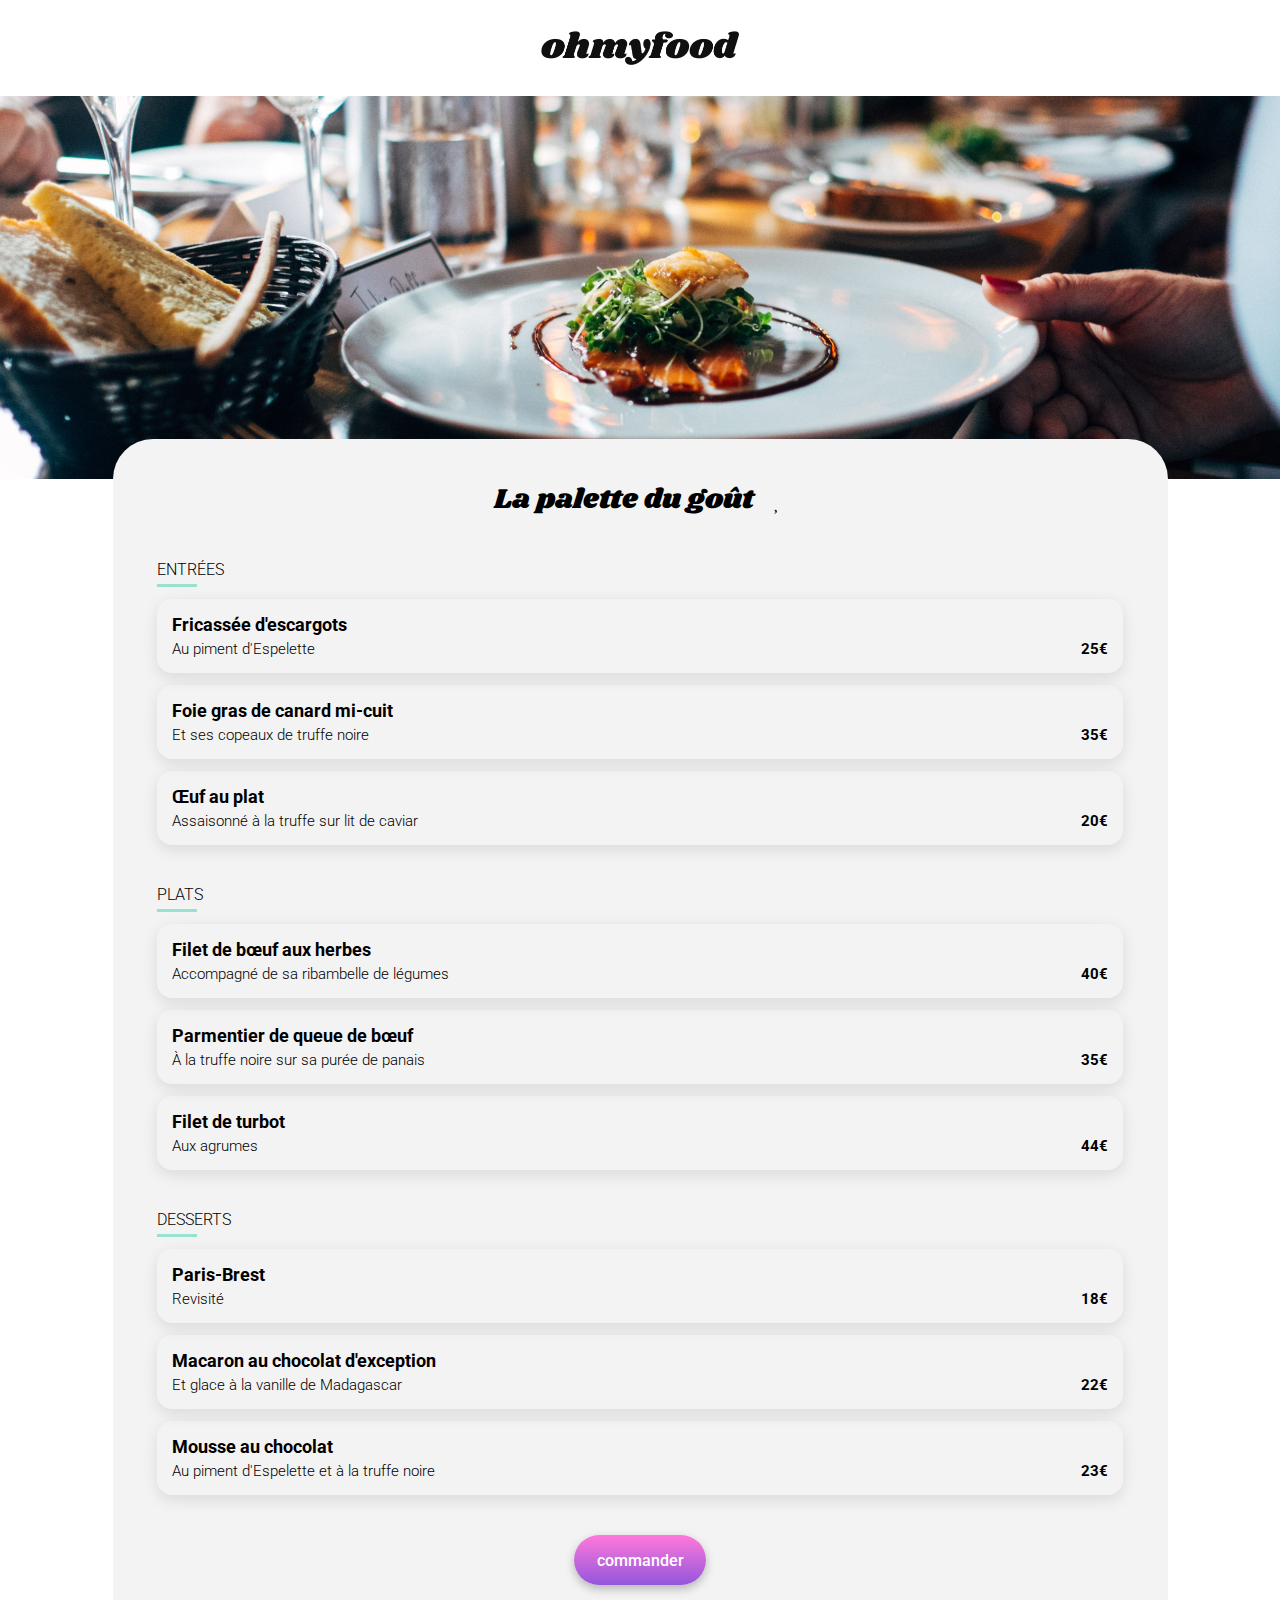
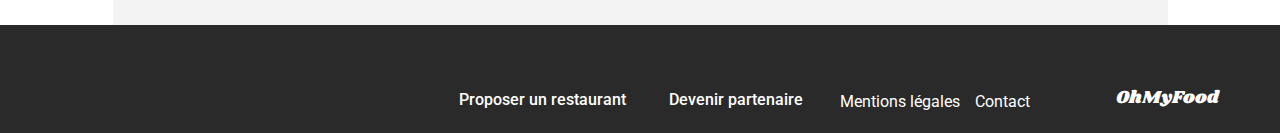
==== la-palette-du-gout.html @ c9882ccd "Add files via upload" ====
<!DOCTYPE html>
<html lang="fr">

<head>
    <meta charset="UTF-8">
    <meta name="viewport" content="width=device-width, initial-scale=1.0">
    <title>La palette du goût / OMF</title>
    <link rel="preconnect" href="https://fonts.googleapis.com">
    <link rel="preconnect" href="https://fonts.gstatic.com" crossorigin>
    <link href="https://fonts.googleapis.com/css?family=Roboto&display=swap" rel="stylesheet">
    <link href="https://fonts.googleapis.com/css2?family=Shrikhand&display=swap" rel="stylesheet">
    <link rel="stylesheet" href="https://cdnjs.cloudflare.com/ajax/libs/font-awesome/6.2.1/css/all.min.css"
        integrity="sha512-MV7K8+y+gLIBoVD59lQIYicR65iaqukzvf/nwasF0nqhPay5w/9lJmVM2hMDcnK1OnMGCdVK+iQrJ7lzPJQd1w=="
        crossorigin="anonymous" referrerpolicy="no-referrer" />
    <link rel="stylesheet" href="./CSS/style.css">
</head>

<body>
    <header class="header">
        <section class="header__logo-container">
            <a href="index.html"><div class="header__arrow-box"><span class="header__arrow--rotated"><i class="fa-solid fa-arrow-right"></i></span></div></a>
            <h1 class="header__logo--text">ohmyfood</h1>
            <img class="header__logo--png" src="./images/logo/ohmyfood.png" alt="logo">
        </section>
        <section class="header-restaurant">
            <img class="header-restaurant__illustration" src="./images/restaurants/jay-wennington-N_Y88TWmGwA-unsplash.jpg" alt="illustration">
        </section>
    </header>
    <main class="main-restaurant">
        <section class="fake-menu-radius"></section>
        <section class="restaurant">
            <span class="restaurant__title">La palette du goût</span>
            <input type="checkbox" id="like" class="restaurant__like"/>
        </section>
        <section class="menu">
            <h3 class="menu__type">ENTRÉES</h3>
            <div class="menu__underlining"></div>
            <div class="menu__option">
                <input type="checkbox" id="option1" class="menu__option-checkbox">
                <label for="option1" class="menu__option-card">
                    <span class="menu__option-item">
                        <h4 class="menu__option-title">Fricassée d'escargots</h4>
                        <p class="menu__option-description">Au piment d'Espelette</p>
                    </span>
                    <span class="menu__option-price">25€</span>
                </label>
                <div class="menu__option-confirmation">
                    <div class="menu__option-confirmation-dot"><i class="fa-solid fa-check"></i></div>
                </div>
            </div>
            <div class="menu__option">
                <input type="checkbox" id="option2" class="menu__option-checkbox">
                <label for="option2" class="menu__option-card">
                    <span class="menu__option-item">
                        <h4 class="menu__option-title">Foie gras de canard mi-cuit</h4>
                        <p class="menu__option-description">Et ses copeaux de truffe noire</p>
                    </span>
                    <span class="menu__option-price">35€</span>
                </label>
                <div class="menu__option-confirmation">
                    <div class="menu__option-confirmation-dot"><i class="fa-solid fa-check"></i></div>
                </div>
            </div>
            <div class="menu__option">
                <input type="checkbox" id="option3" class="menu__option-checkbox">
                <label for="option3" class="menu__option-card">
                    <span class="menu__option-item">
                        <h4 class="menu__option-title">Œuf au plat</h4>
                        <p class="menu__option-description">Assaisonné à la truffe sur lit de caviar</p>
                    </span>
                    <span class="menu__option-price">20€</span>
                </label>
                <div class="menu__option-confirmation">
                    <div class="menu__option-confirmation-dot"><i class="fa-solid fa-check"></i></div>
                </div>
            </div>
        </section>
        <section class="menu">
            <h3 class="menu__type">PLATS</h3>
            <div class="menu__underlining"></div>
            <div class="menu__option">
                <input type="checkbox" id="option4" class="menu__option-checkbox">
                <label for="option4" class="menu__option-card">
                    <span class="menu__option-item">
                        <h4 class="menu__option-title">Filet de bœuf aux herbes</h4>
                        <p class="menu__option-description">Accompagné de sa ribambelle de légumes</p>
                    </span>
                    <span class="menu__option-price">40€</span>
                </label>
                <div class="menu__option-confirmation">
                    <div class="menu__option-confirmation-dot"><i class="fa-solid fa-check"></i></div>
                </div>
            </div>
            <div class="menu__option">
                <input type="checkbox" id="option5" class="menu__option-checkbox">
                <label for="option5" class="menu__option-card">
                    <span class="menu__option-item">
                        <h4 class="menu__option-title">Parmentier de queue de bœuf</h4>
                        <p class="menu__option-description">À la truffe noire sur sa purée de panais</p>
                    </span>
                    <span class="menu__option-price">35€</span>
                </label>
                <div class="menu__option-confirmation">
                    <div class="menu__option-confirmation-dot"><i class="fa-solid fa-check"></i></div>
                </div>
            </div>
            <div class="menu__option">
                <input type="checkbox" id="option6" class="menu__option-checkbox">
                <label for="option6" class="menu__option-card">
                    <span class="menu__option-item">
                        <h4 class="menu__option-title">Filet de turbot</h4>
                        <p class="menu__option-description">Aux agrumes</p>
                    </span>
                    <span class="menu__option-price">44€</span>
                </label>
                <div class="menu__option-confirmation">
                    <div class="menu__option-confirmation-dot"><i class="fa-solid fa-check"></i></div>
                </div>
            </div>
        </section>
        <section class="menu">
            <h3 class="menu__type">DESSERTS</h3>
            <div class="menu__underlining"></div>
            <div class="menu__option">
                <input type="checkbox" id="option7" class="menu__option-checkbox">
                <label for="option7" class="menu__option-card">
                    <span class="menu__option-item">
                        <h4 class="menu__option-title">Paris-Brest</h4>
                        <p class="menu__option-description">Revisité</p>
                    </span>
                    <span class="menu__option-price">18€</span>
                </label>
                <div class="menu__option-confirmation">
                    <div class="menu__option-confirmation-dot"><i class="fa-solid fa-check"></i></div>
                </div>
            </div>
            <div class="menu__option">
                <input type="checkbox" id="option8" class="menu__option-checkbox">
                <label for="option8" class="menu__option-card">
                    <span class="menu__option-item">
                        <h4 class="menu__option-title">Macaron au chocolat d'exception</h4>
                        <p class="menu__option-description">Et glace à la vanille de Madagascar</p>
                    </span>
                    <span class="menu__option-price">22€</span>
                </label>
                <div class="menu__option-confirmation">
                    <div class="menu__option-confirmation-dot"><i class="fa-solid fa-check"></i></div>
                </div>
            </div>
            <div class="menu__option">
                <input type="checkbox" id="option9" class="menu__option-checkbox">
                <label for="option9" class="menu__option-card">
                    <span class="menu__option-item">
                        <h4 class="menu__option-title">Mousse au chocolat</h4>
                        <p class="menu__option-description">Au piment d'Espelette et à la truffe noire</p>
                    </span>
                    <span class="menu__option-price">23€</span>
                </label>
                <div class="menu__option-confirmation">
                    <div class="menu__option-confirmation-dot"><i class="fa-solid fa-check"></i></div>
                </div>
            </div>
        </section>
        <section class="restaurant"><button class="restaurant__button">commander</button></section>
    </main>
    <footer class="footer">
        <a href=#><h3 class="footer__logo">OhMyFood</h3></a>
        <section class="footer__set-of-links">
            <ul class="footer__subset-of-links">
                <li><a href=#>
                    <div class="footer__icon-box"><span class="footer__icon--standard"><i class="fa-solid fa-utensils"></i></span></div>
                    <span class="footer__text--bold">Proposer un restaurant</span>
                </a></li>
                <li><a href=#>
                    <div class="footer__icon-box"><span class="footer__icon--rotated"><i class="fa-solid fa-handshake"></i></span></div>
                    <span class="footer__text--bold">Devenir partenaire</span>
                </a></li>
            </ul>
            <ul class="footer__subset-of-links">
                <li><a href=# class="footer__text--standard">Mentions légales</a></li>
                <li><a href="mailto:example@domain.com" class="footer__text--standard">Contact</a></li>
            </ul>
        </section>
    </footer>
</body>
</html>
---- CSS/style.css ----
.header {
  max-width: 100%;
  width: 100%;
  display: flex;
  flex-direction: column;
  box-sizing: border-box;
}
.header__logo-container {
  display: flex;
  flex-direction: row;
  justify-content: center;
  align-items: center;
}
@media (min-width: 800px) {
  .header__logo-container {
    height: min(7.875vw, 96px);
  }
}
@media (min-width: 1024px) {
  .header__logo-container {
    box-shadow: none;
  }
}
.header__arrow-box {
  width: 30px;
  height: 30px;
  position: absolute;
  left: 17px;
  top: 17px;
}
@media (min-width: 800px) {
  .header__arrow-box {
    top: 2.125vw;
  }
}
@media (min-width: 1024px) {
  .header__arrow-box {
    top: min(2.470703125vw, 37px);
  }
}
.header__arrow--rotated {
  font-family: "Roboto", sans-serif;
  font-size: 20px;
  font-weight: 500;
  color: black;
  margin: 0;
  margin-left: 7px;
}
.header__arrow--rotated i {
  transform: rotate(180deg);
}
.header__logo--text {
  font-family: "Shrikhand", italic;
  font-size: 30px;
  font-weight: 400;
  color: black;
  margin: 0;
  margin-top: 11px;
  margin-bottom: 8px;
}
@media (min-width: 900px) {
  .header__logo--text {
    font-family: "Shrikhand", italic;
    font-size: 32px;
    font-weight: 400;
    color: black;
    margin: 0;
  }
}
@media (min-width: 1024px) {
  .header__logo--text {
    display: none;
  }
}
.header__logo--png {
  display: none;
}
@media (min-width: 1024px) {
  .header__logo--png {
    height: 34.2px;
    display: block;
    object-fit: contain;
  }
}
.header__location-container {
  box-shadow: inset 0px 2px 4px 0px rgba(0, 0, 0, 0.15);
  width: 100%;
  background-color: #eaeaea;
}
@media (min-width: 900px) {
  .header__location-container {
    box-shadow: none;
  }
}
.header__location-details {
  font-family: "Roboto", sans-serif;
  font-size: 16px;
  font-weight: 500;
  color: #353535;
  margin: 0;
  display: flex;
  flex-direction: row;
  justify-content: center;
  margin-bottom: 15.5px;
  margin-top: 15.5px;
  gap: 17px;
}
.header__icon-box {
  width: 12px;
  height: 16px;
  font-size: 15px;
  margin-top: 1.5px;
  display: inline-flex;
  align-items: center;
}

.header-restaurant {
  display: flex;
  flex-direction: row;
  justify-content: center;
}
.header-restaurant__illustration {
  width: 100%;
  height: clamp(275px, 73.3333333333vw, 383px);
  object-fit: cover;
}

.footer {
  max-width: 100%;
  width: 100%;
  display: flex;
  flex-direction: column;
  box-sizing: border-box;
  padding: 22px max(25px, 6.6666666667vw);
  background-color: rgb(42, 42, 42);
  gap: 16px;
}
@media (min-width: 1024px) {
  .footer {
    padding: 22px 25px;
    flex-direction: row-reverse;
    padding-top: 60px;
  }
}
@media (min-width: 1440px) {
  .footer {
    padding-right: 1.736vw;
  }
}
.footer__logo {
  font-family: "Shrikhand", italic;
  font-size: 18px;
  font-weight: 400;
  color: #FFFFFF;
  margin: 0;
}
@media (min-width: 1024px) {
  .footer__logo {
    margin-right: 36.48px;
  }
}
@media (min-width: 1440px) {
  .footer__logo {
    margin-right: 2.53vw;
  }
}
.footer__set-of-links {
  display: flex;
  flex-direction: column;
  padding: 0px;
  gap: 7px;
}
@media (min-width: 1024px) {
  .footer__set-of-links {
    flex-direction: row;
    margin-right: 40px;
  }
}
.footer__subset-of-links {
  display: flex;
  flex-direction: column;
  gap: 7px;
}
@media (min-width: 1024px) {
  .footer__subset-of-links {
    flex-direction: row;
    margin-right: 30px;
    gap: 15px;
    align-items: flex-end;
  }
}
.footer__icon-box {
  width: 14px;
  height: 13px;
  display: inline-flex;
  align-items: center;
  justify-content: center;
  margin-right: 9.11px;
  overflow: hidden;
}
.footer__icon--standard {
  font-family: "Roboto", sans-serif;
  font-size: 13px;
  font-weight: 500;
  color: #FFFFFF;
  margin: 0;
}
.footer__icon--rotated {
  font-family: "Roboto", sans-serif;
  font-size: 12px;
  font-weight: 500;
  color: #FFFFFF;
  margin: 0;
}
.footer__icon--rotated i {
  transform: rotate(-45deg);
}
.footer__text--standard {
  font-family: "Roboto", sans-serif;
  font-size: 16px;
  font-weight: 400;
  color: #FFFFFF;
  margin: 0;
}
@media (min-width: 1024px) {
  .footer__text--standard {
    padding: 0px;
  }
}
.footer__text--bold {
  font-family: "Roboto", sans-serif;
  font-size: 16px;
  font-weight: 500;
  color: #FFFFFF;
  margin: 0;
}
@media (min-width: 1024px) {
  .footer__text--bold {
    padding: 0px;
  }
}

html {
  font-size: 16px;
  scroll-behavior: smooth;
  background-color: #FFFFFF;
}

body {
  width: 100%;
  display: flex;
  flex-direction: column;
  align-items: center;
  box-sizing: border-box;
  margin: 0;
}

a, h2, ul, button, input {
  all: unset;
}

a {
  cursor: pointer;
}

h1, h2, h3, h4, h5, h6, p, span, a, li, ul, ol {
  margin: 0;
}

ul {
  list-style: none;
}

.main-home {
  max-width: 100%;
  width: 100%;
  display: flex;
  flex-direction: column;
  box-sizing: border-box;
  align-items: center;
}

.introduction {
  width: 100%;
  display: flex;
  flex-direction: column;
  align-items: center;
  text-align: center;
  box-shadow: inset 0px 4px 4px 0px rgba(0, 0, 0, 0.25);
  background-color: #F3F3F3;
}
@media (min-width: 900px) {
  .introduction {
    box-shadow: none;
  }
}
.introduction__title {
  font-family: "Roboto", sans-serif;
  font-size: 24px;
  font-weight: 700;
  color: black;
  margin: 0;
  margin: 25px 8vw 20px;
}
@media (min-width: 700px) {
  .introduction__title {
    font-size: 28px;
  }
}
@media (min-width: 800px) {
  .introduction__title {
    font-size: 34px;
  }
}
@media (min-width: 900px) {
  .introduction__title {
    font-size: 40px;
  }
}
.introduction__paragraphe {
  font-family: "Roboto", sans-serif;
  font-size: 18px;
  font-weight: 300;
  color: #353535;
  margin: 0;
  margin: 0px 8vw;
}
.introduction__button {
  font-family: "Roboto", sans-serif;
  font-size: 16px;
  font-weight: 500;
  color: #FFFFFF;
  margin: 0;
  background: linear-gradient(180deg, #FF79DA, #9356DC);
  box-shadow: 0px 4px 10px 0px rgba(0, 0, 0, 0.25);
  transition: background-color 0.3s;
  padding: 15.5px 22.44px;
  border-radius: 25px;
  cursor: pointer;
  margin: 20px 8vw 25px;
}
.introduction__button:hover {
  filter: brightness(1.1);
}

.fonctionnement {
  width: 90.9333333333vw;
  max-width: 1080px;
  display: flex;
  flex-direction: column;
}
.fonctionnement__title {
  font-family: "Roboto", sans-serif;
  font-size: 24px;
  font-weight: 700;
  color: black;
  margin: 0;
  margin-top: 50px;
  margin-bottom: 25px;
  margin-left: 3px;
}
.fonctionnement__set-of-cards {
  width: 100%;
  max-width: 1053px;
  display: flex;
  flex-direction: column;
}
@media (min-width: 1160px) {
  .fonctionnement__set-of-cards {
    flex-direction: row;
    margin-bottom: 50px;
    gap: 24px;
  }
}
.fonctionnement__card-slot {
  width: 100%;
  height: 72.38px;
  display: flex;
  flex-direction: row;
  justify-content: center;
  margin-bottom: 50px;
}
@media (min-width: 1160px) {
  .fonctionnement__card-slot {
    margin: 0px;
    max-width: min(45.3703703704vw, 490px);
  }
}
.fonctionnement__card {
  width: 322.49px;
  height: 72.38px;
  display: flex;
  flex-direction: row;
  text-align: center;
  border-radius: 20px;
  margin-left: 12px;
  box-shadow: 0px 4px 15px 0px rgba(0, 0, 0, 0.15);
  background-color: #F3F3F3;
}
.fonctionnement__card-dot {
  width: 24px;
  height: 24px;
  border-radius: 12px;
  margin-left: -12px;
  margin-top: 23px;
  background-color: #9356DC;
}
.fonctionnement__card-number {
  font-family: "Roboto", sans-serif;
  font-size: 14.18px;
  font-weight: 500;
  color: #FFFFFF;
  margin: 0;
  margin-left: -16.4px;
  margin-top: 26.5px;
}
.fonctionnement__card-icon--gray-phone {
  transform: scale(0.932, 1.25);
  margin-left: 33px;
  margin-top: 31px;
  color: #7E7E7E;
}
.fonctionnement__card-icon--gray-list {
  margin-left: 33px;
  margin-top: 28.4px;
  color: #7E7E7E;
}
.fonctionnement__card-icon--purple-store {
  transform: scale(1.0015, 1.125);
  margin-left: 33px;
  margin-top: 29.5px;
  color: #9356DC;
}
.fonctionnement__card-text {
  font-family: "Roboto", sans-serif;
  font-size: 16px;
  font-weight: 500;
  color: black;
  margin: 0;
  margin-left: 20px;
  margin-top: 27px;
}

.nouveau-label {
  font-family: "Roboto", sans-serif;
  font-size: 14px;
  font-weight: 500;
  color: #008766;
  margin: 0;
  position: absolute;
  top: 18px;
  right: 24px;
  background-color: #99E2D0;
  padding: 6px 12.44px;
  z-index: 1;
}

.restaurants {
  width: 100%;
  display: flex;
  flex-direction: column;
  align-items: center;
  padding: 60px 0px;
  background-color: #F3F3F3;
}
@media (min-width: 700px) {
  .restaurants {
    padding: 30px 0px;
  }
}
.restaurants__title {
  font-family: "Roboto", sans-serif;
  font-size: 24px;
  font-weight: 700;
  color: black;
  margin: 0;
  width: 90.9333333333vw;
  max-width: 1074px;
  margin: 0px 3px 10px;
}
.restaurants__subset-of-cards {
  width: 90.9333333333vw;
  max-width: 1080px;
  display: flex;
  flex-direction: column;
  align-items: center;
}
@media (min-width: 700px) {
  .restaurants__subset-of-cards {
    flex-direction: row;
    justify-content: space-between;
    margin-top: 28px;
    gap: min(6.9444444444vw, 100px);
  }
}
.restaurants__card {
  width: 100%;
  height: 251px;
  display: flex;
  flex-direction: column;
  margin-top: 18px;
  border-radius: 15px;
  background-color: #FFFFFF;
  position: relative;
}
@media (min-width: 700px) {
  .restaurants__card {
    margin: 0px;
    max-width: min(45.3703703704vw, 490px);
  }
}
.restaurants__card-illustration {
  height: 69.15%;
  border-radius: 15px 15px 0 0;
  object-fit: cover;
}
.restaurants__card-content {
  display: flex;
  flex-direction: row;
  justify-content: space-between;
  margin: 15px 22px 0px 18.74px;
}
.restaurants__card-text {
  display: flex;
  flex-direction: column;
  gap: 3.6px;
}
.restaurants__card-restaurant {
  font-family: "Roboto", sans-serif;
  font-size: 18px;
  font-weight: 700;
  color: black;
  margin: 0;
}
.restaurants__card-illustrated {
  font-family: "Roboto", sans-serif;
  font-size: 17px;
  font-weight: 300;
  color: black;
  margin: 0;
}
.restaurants__like {
  width: 22px;
  transition: all 0.3s;
  cursor: pointer;
  font-size: 22px;
  position: relative;
  margin-top: 22px;
}
.restaurants__like::before {
  content: "\f004";
  font-family: "Font Awesome 6 Free", sans-serif;
  background-image: linear-gradient(#101010, #101010);
  background-clip: text;
  -webkit-background-clip: text;
  color: transparent;
  transition: all 0.1s;
  display: inline-block;
}
.restaurants__like:checked::before {
  background-image: linear-gradient(0deg, #FF79DA, #9356DC);
  font-weight: 900;
}

.main-restaurant {
  max-width: 1055px;
  width: 100%;
  display: flex;
  flex-direction: column;
  box-sizing: border-box;
  margin-top: -40px;
  border-top-left-radius: 40px;
  border-top-right-radius: 40px;
  background-color: #F3F3F3;
  padding: 0px min(403px, 3.4666666667vw);
  gap: 40px;
}

.restaurant {
  display: flex;
  flex-direction: row;
  justify-content: space-between;
  align-self: center;
}
.restaurant__title {
  font-family: "Shrikhand", italic;
  font-size: 28px;
  font-weight: 400;
  color: black;
  margin: 0;
  margin-left: 10px;
  margin-right: 10px;
}
.restaurant__like {
  width: 22px;
  transition: all 0.3s;
  cursor: pointer;
  font-size: 22px;
  position: relative;
  margin-left: 10px;
  margin-top: 10px;
}
.restaurant__like::before {
  content: "\f004";
  font-family: "Font Awesome 6 Free", sans-serif;
  background-image: linear-gradient(#101010, #101010);
  background-clip: text;
  -webkit-background-clip: text;
  color: transparent;
  transition: all 0.1s;
  display: inline-block;
}
.restaurant__like:checked::before {
  background-image: linear-gradient(0deg, #FF79DA, #9356DC);
  font-weight: 900;
}
.restaurant__button {
  font-family: "Roboto", sans-serif;
  font-size: 16px;
  font-weight: 500;
  color: #FFFFFF;
  margin: 0;
  background: linear-gradient(180deg, #FF79DA, #9356DC);
  box-shadow: 0px 4px 10px 0px rgba(0, 0, 0, 0.25);
  transition: background-color 0.3s;
  padding: 15.5px 22.44px;
  border-radius: 25px;
  cursor: pointer;
  margin-bottom: 40px;
}
.restaurant__button:hover {
  filter: brightness(1.1);
}

.menu {
  width: 100%;
  display: flex;
  flex-direction: column;
}
.menu__type {
  display: flex;
  flex-direction: column;
  font-family: "Roboto", sans-serif;
  font-size: 16px;
  font-weight: 300;
  color: black;
  margin: 0;
}
.menu__underlining {
  width: 40px;
  height: 3px;
  margin-top: 5px;
  background-color: #99E2D0;
}
.menu__option {
  position: relative;
  display: flex;
  border-radius: 15.04px;
  margin-top: 12px;
  box-shadow: 0px 4.01px 15.04px 0px rgba(0, 0, 0, 0.1);
  overflow: hidden;
  transition: all 0.25s ease-out;
}
.menu__option-checkbox {
  display: none;
}
.menu__option-card {
  width: 100%;
  display: flex;
  flex-direction: row;
  justify-content: space-between;
  padding: 15px;
  cursor: pointer;
}
.menu__option-card:checked::before {
  width: calc(100% - 59px);
}
.menu__option-item {
  display: flex;
  flex-direction: column;
  gap: 5px;
}
.menu__option-title {
  font-family: "Roboto", sans-serif;
  font-size: 18px;
  font-weight: 500;
  color: black;
  margin: 0;
  font-weight: bold;
}
.menu__option-description {
  font-family: "Roboto", sans-serif;
  font-size: 15.02px;
  font-weight: 300;
  color: black;
  margin: 0;
}
.menu__option-price {
  font-family: "Roboto", sans-serif;
  font-size: 15.02px;
  font-weight: 700;
  color: black;
  margin: 0;
  align-self: flex-end;
}
.menu__option-confirmation {
  display: flex;
  justify-content: center;
  align-items: center;
  position: absolute;
  right: 0;
  width: 59px;
  height: 100%;
  background-color: #99E2D0;
  transform: translateX(100%);
  transition: transform 0.25s ease;
}
.menu__option-checkbox:checked + .menu__option-card + .menu__option-confirmation {
  transform: translateX(0);
}
.menu__option-confirmation-dot {
  width: 20px;
  height: 20px;
  border-radius: 10px;
  background-color: #FFFFFF;
}
.menu__option-confirmation-dot i {
  margin-top: 3.5px;
  margin-left: 2.5px;
  font-size: 14.2px;
  color: #99E2D0;
}

/*# sourceMappingURL=style.css.map */
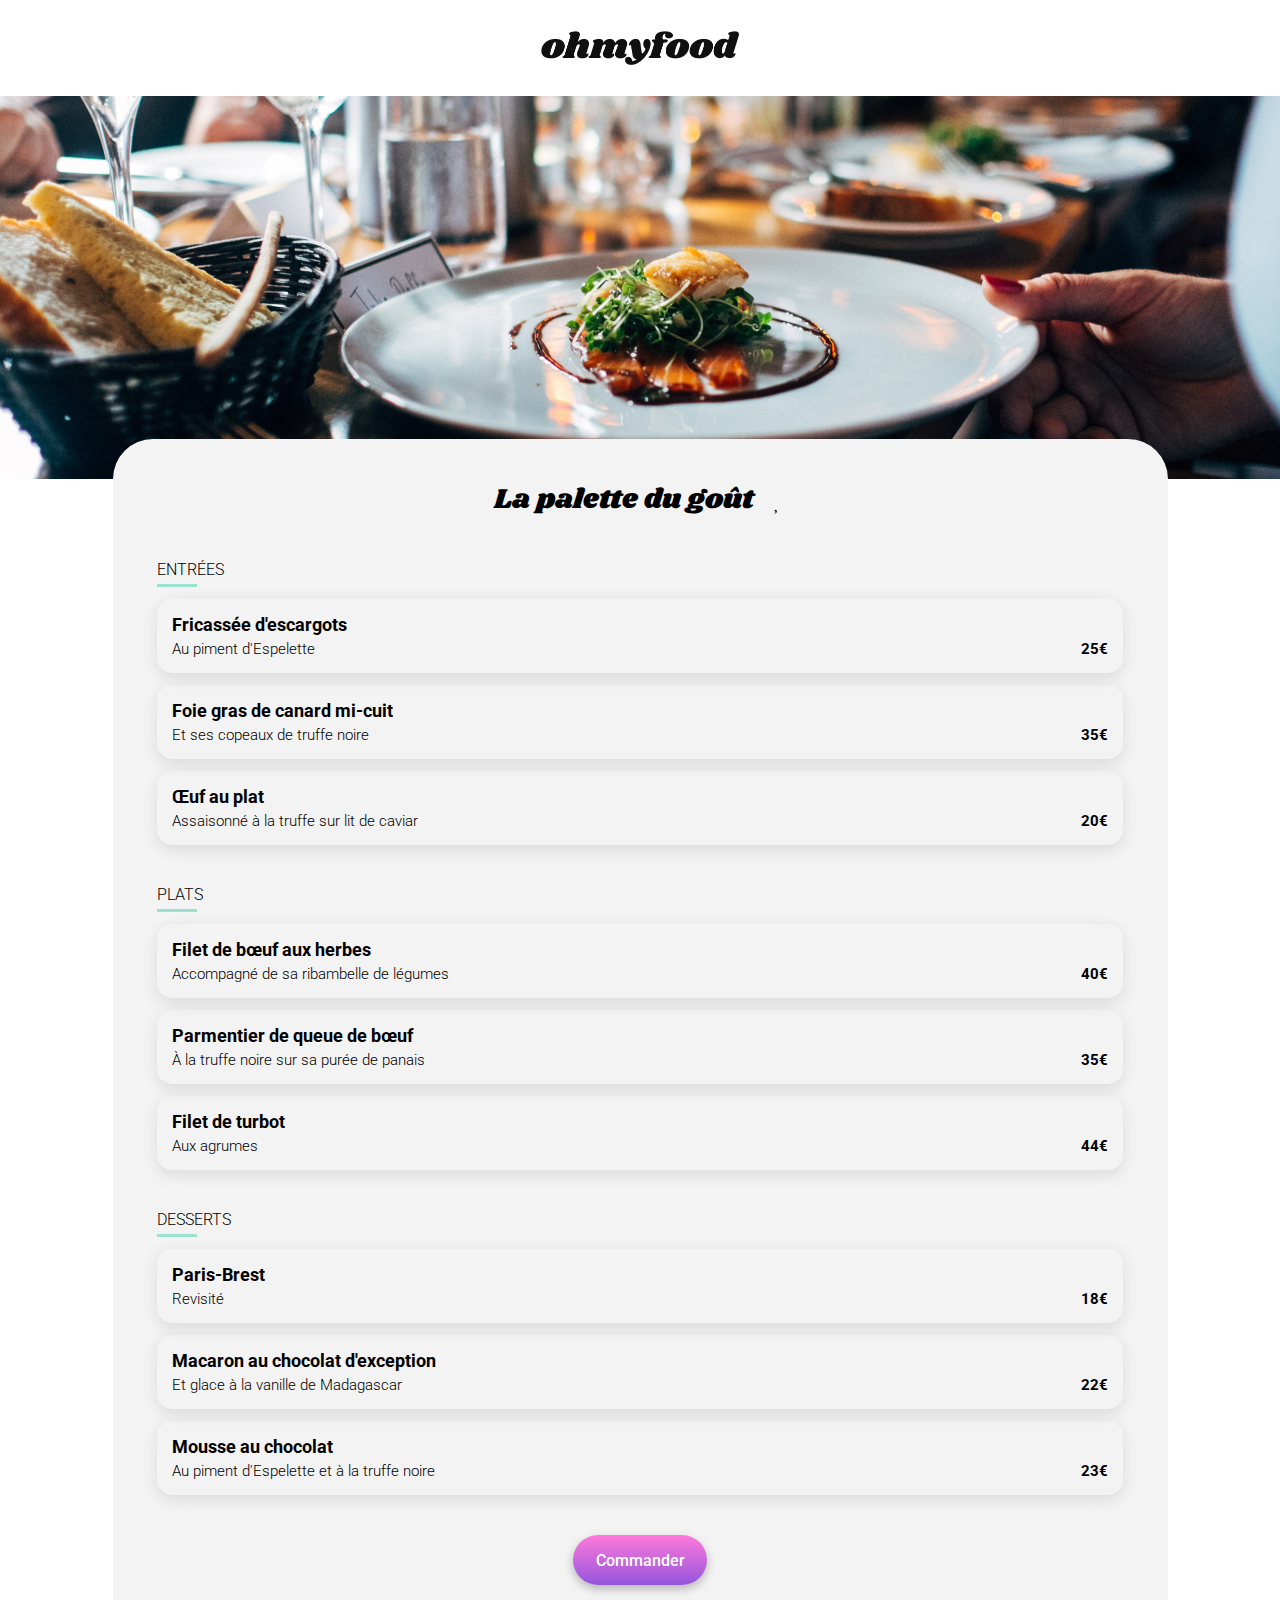
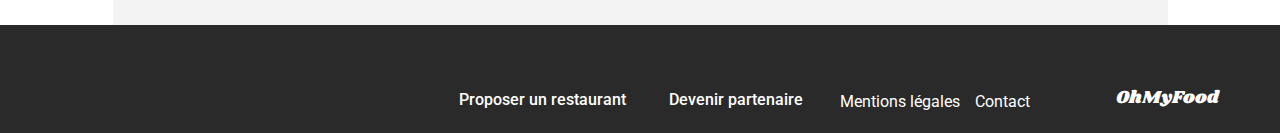
==== commit 58043582: "bouton Commander avec majuscule" ====
--- a/la-palette-du-gout.html
+++ b/la-palette-du-gout.html
@@ -161,7 +161,7 @@
                 </div>
             </div>
         </section>
-        <section class="restaurant"><button class="restaurant__button">commander</button></section>
+        <section class="restaurant"><button class="restaurant__button">Commander</button></section>
     </main>
     <footer class="footer">
         <a href=#><h3 class="footer__logo">OhMyFood</h3></a>
--- a/CSS/style.css
+++ b/CSS/style.css
@@ -1,734 +1,746 @@
-.header {
-  max-width: 100%;
-  width: 100%;
-  display: flex;
-  flex-direction: column;
-  box-sizing: border-box;
-}
-.header__logo-container {
-  display: flex;
-  flex-direction: row;
-  justify-content: center;
-  align-items: center;
-}
-@media (min-width: 800px) {
-  .header__logo-container {
-    height: min(7.875vw, 96px);
-  }
-}
-@media (min-width: 1024px) {
-  .header__logo-container {
-    box-shadow: none;
-  }
-}
-.header__arrow-box {
-  width: 30px;
-  height: 30px;
-  position: absolute;
-  left: 17px;
-  top: 17px;
-}
-@media (min-width: 800px) {
-  .header__arrow-box {
-    top: 2.125vw;
-  }
-}
-@media (min-width: 1024px) {
-  .header__arrow-box {
-    top: min(2.470703125vw, 37px);
-  }
-}
-.header__arrow--rotated {
-  font-family: "Roboto", sans-serif;
-  font-size: 20px;
-  font-weight: 500;
-  color: black;
-  margin: 0;
-  margin-left: 7px;
-}
-.header__arrow--rotated i {
-  transform: rotate(180deg);
-}
-.header__logo--text {
-  font-family: "Shrikhand", italic;
-  font-size: 30px;
-  font-weight: 400;
-  color: black;
-  margin: 0;
-  margin-top: 11px;
-  margin-bottom: 8px;
-}
-@media (min-width: 900px) {
-  .header__logo--text {
-    font-family: "Shrikhand", italic;
-    font-size: 32px;
-    font-weight: 400;
-    color: black;
-    margin: 0;
-  }
-}
-@media (min-width: 1024px) {
-  .header__logo--text {
-    display: none;
-  }
-}
-.header__logo--png {
-  display: none;
-}
-@media (min-width: 1024px) {
-  .header__logo--png {
-    height: 34.2px;
-    display: block;
-    object-fit: contain;
-  }
-}
-.header__location-container {
-  box-shadow: inset 0px 2px 4px 0px rgba(0, 0, 0, 0.15);
-  width: 100%;
-  background-color: #eaeaea;
-}
-@media (min-width: 900px) {
-  .header__location-container {
-    box-shadow: none;
-  }
-}
-.header__location-details {
-  font-family: "Roboto", sans-serif;
-  font-size: 16px;
-  font-weight: 500;
-  color: #353535;
-  margin: 0;
-  display: flex;
-  flex-direction: row;
-  justify-content: center;
-  margin-bottom: 15.5px;
-  margin-top: 15.5px;
-  gap: 17px;
-}
-.header__icon-box {
-  width: 12px;
-  height: 16px;
-  font-size: 15px;
-  margin-top: 1.5px;
-  display: inline-flex;
-  align-items: center;
-}
-
-.header-restaurant {
-  display: flex;
-  flex-direction: row;
-  justify-content: center;
-}
-.header-restaurant__illustration {
-  width: 100%;
-  height: clamp(275px, 73.3333333333vw, 383px);
-  object-fit: cover;
-}
-
-.footer {
-  max-width: 100%;
-  width: 100%;
-  display: flex;
-  flex-direction: column;
-  box-sizing: border-box;
-  padding: 22px max(25px, 6.6666666667vw);
-  background-color: rgb(42, 42, 42);
-  gap: 16px;
-}
-@media (min-width: 1024px) {
-  .footer {
-    padding: 22px 25px;
-    flex-direction: row-reverse;
-    padding-top: 60px;
-  }
-}
-@media (min-width: 1440px) {
-  .footer {
-    padding-right: 1.736vw;
-  }
-}
-.footer__logo {
-  font-family: "Shrikhand", italic;
-  font-size: 18px;
-  font-weight: 400;
-  color: #FFFFFF;
-  margin: 0;
-}
-@media (min-width: 1024px) {
-  .footer__logo {
-    margin-right: 36.48px;
-  }
-}
-@media (min-width: 1440px) {
-  .footer__logo {
-    margin-right: 2.53vw;
-  }
-}
-.footer__set-of-links {
-  display: flex;
-  flex-direction: column;
-  padding: 0px;
-  gap: 7px;
-}
-@media (min-width: 1024px) {
-  .footer__set-of-links {
-    flex-direction: row;
-    margin-right: 40px;
-  }
-}
-.footer__subset-of-links {
-  display: flex;
-  flex-direction: column;
-  gap: 7px;
-}
-@media (min-width: 1024px) {
-  .footer__subset-of-links {
-    flex-direction: row;
-    margin-right: 30px;
-    gap: 15px;
-    align-items: flex-end;
-  }
-}
-.footer__icon-box {
-  width: 14px;
-  height: 13px;
-  display: inline-flex;
-  align-items: center;
-  justify-content: center;
-  margin-right: 9.11px;
-  overflow: hidden;
-}
-.footer__icon--standard {
-  font-family: "Roboto", sans-serif;
-  font-size: 13px;
-  font-weight: 500;
-  color: #FFFFFF;
-  margin: 0;
-}
-.footer__icon--rotated {
-  font-family: "Roboto", sans-serif;
-  font-size: 12px;
-  font-weight: 500;
-  color: #FFFFFF;
-  margin: 0;
-}
-.footer__icon--rotated i {
-  transform: rotate(-45deg);
-}
-.footer__text--standard {
-  font-family: "Roboto", sans-serif;
-  font-size: 16px;
-  font-weight: 400;
-  color: #FFFFFF;
-  margin: 0;
-}
-@media (min-width: 1024px) {
-  .footer__text--standard {
-    padding: 0px;
-  }
-}
-.footer__text--bold {
-  font-family: "Roboto", sans-serif;
-  font-size: 16px;
-  font-weight: 500;
-  color: #FFFFFF;
-  margin: 0;
-}
-@media (min-width: 1024px) {
-  .footer__text--bold {
-    padding: 0px;
-  }
-}
-
-html {
-  font-size: 16px;
-  scroll-behavior: smooth;
-  background-color: #FFFFFF;
-}
-
-body {
-  width: 100%;
-  display: flex;
-  flex-direction: column;
-  align-items: center;
-  box-sizing: border-box;
-  margin: 0;
-}
-
-a, h2, ul, button, input {
-  all: unset;
-}
-
-a {
-  cursor: pointer;
-}
-
-h1, h2, h3, h4, h5, h6, p, span, a, li, ul, ol {
-  margin: 0;
-}
-
-ul {
-  list-style: none;
-}
-
-.main-home {
-  max-width: 100%;
-  width: 100%;
-  display: flex;
-  flex-direction: column;
-  box-sizing: border-box;
-  align-items: center;
-}
-
-.introduction {
-  width: 100%;
-  display: flex;
-  flex-direction: column;
-  align-items: center;
-  text-align: center;
-  box-shadow: inset 0px 4px 4px 0px rgba(0, 0, 0, 0.25);
-  background-color: #F3F3F3;
-}
-@media (min-width: 900px) {
-  .introduction {
-    box-shadow: none;
-  }
-}
-.introduction__title {
-  font-family: "Roboto", sans-serif;
-  font-size: 24px;
-  font-weight: 700;
-  color: black;
-  margin: 0;
-  margin: 25px 8vw 20px;
-}
-@media (min-width: 700px) {
-  .introduction__title {
-    font-size: 28px;
-  }
-}
-@media (min-width: 800px) {
-  .introduction__title {
-    font-size: 34px;
-  }
-}
-@media (min-width: 900px) {
-  .introduction__title {
-    font-size: 40px;
-  }
-}
-.introduction__paragraphe {
-  font-family: "Roboto", sans-serif;
-  font-size: 18px;
-  font-weight: 300;
-  color: #353535;
-  margin: 0;
-  margin: 0px 8vw;
-}
-.introduction__button {
-  font-family: "Roboto", sans-serif;
-  font-size: 16px;
-  font-weight: 500;
-  color: #FFFFFF;
-  margin: 0;
-  background: linear-gradient(180deg, #FF79DA, #9356DC);
-  box-shadow: 0px 4px 10px 0px rgba(0, 0, 0, 0.25);
-  transition: background-color 0.3s;
-  padding: 15.5px 22.44px;
-  border-radius: 25px;
-  cursor: pointer;
-  margin: 20px 8vw 25px;
-}
-.introduction__button:hover {
-  filter: brightness(1.1);
-}
-
-.fonctionnement {
-  width: 90.9333333333vw;
-  max-width: 1080px;
-  display: flex;
-  flex-direction: column;
-}
-.fonctionnement__title {
-  font-family: "Roboto", sans-serif;
-  font-size: 24px;
-  font-weight: 700;
-  color: black;
-  margin: 0;
-  margin-top: 50px;
-  margin-bottom: 25px;
-  margin-left: 3px;
-}
-.fonctionnement__set-of-cards {
-  width: 100%;
-  max-width: 1053px;
-  display: flex;
-  flex-direction: column;
-}
-@media (min-width: 1160px) {
-  .fonctionnement__set-of-cards {
-    flex-direction: row;
-    margin-bottom: 50px;
-    gap: 24px;
-  }
-}
-.fonctionnement__card-slot {
-  width: 100%;
-  height: 72.38px;
-  display: flex;
-  flex-direction: row;
-  justify-content: center;
-  margin-bottom: 50px;
-}
-@media (min-width: 1160px) {
-  .fonctionnement__card-slot {
-    margin: 0px;
-    max-width: min(45.3703703704vw, 490px);
-  }
-}
-.fonctionnement__card {
-  width: 322.49px;
-  height: 72.38px;
-  display: flex;
-  flex-direction: row;
-  text-align: center;
-  border-radius: 20px;
-  margin-left: 12px;
-  box-shadow: 0px 4px 15px 0px rgba(0, 0, 0, 0.15);
-  background-color: #F3F3F3;
-}
-.fonctionnement__card-dot {
-  width: 24px;
-  height: 24px;
-  border-radius: 12px;
-  margin-left: -12px;
-  margin-top: 23px;
-  background-color: #9356DC;
-}
-.fonctionnement__card-number {
-  font-family: "Roboto", sans-serif;
-  font-size: 14.18px;
-  font-weight: 500;
-  color: #FFFFFF;
-  margin: 0;
-  margin-left: -16.4px;
-  margin-top: 26.5px;
-}
-.fonctionnement__card-icon--gray-phone {
-  transform: scale(0.932, 1.25);
-  margin-left: 33px;
-  margin-top: 31px;
-  color: #7E7E7E;
-}
-.fonctionnement__card-icon--gray-list {
-  margin-left: 33px;
-  margin-top: 28.4px;
-  color: #7E7E7E;
-}
-.fonctionnement__card-icon--purple-store {
-  transform: scale(1.0015, 1.125);
-  margin-left: 33px;
-  margin-top: 29.5px;
-  color: #9356DC;
-}
-.fonctionnement__card-text {
-  font-family: "Roboto", sans-serif;
-  font-size: 16px;
-  font-weight: 500;
-  color: black;
-  margin: 0;
-  margin-left: 20px;
-  margin-top: 27px;
-}
-
-.nouveau-label {
-  font-family: "Roboto", sans-serif;
-  font-size: 14px;
-  font-weight: 500;
-  color: #008766;
-  margin: 0;
-  position: absolute;
-  top: 18px;
-  right: 24px;
-  background-color: #99E2D0;
-  padding: 6px 12.44px;
-  z-index: 1;
-}
-
-.restaurants {
-  width: 100%;
-  display: flex;
-  flex-direction: column;
-  align-items: center;
-  padding: 60px 0px;
-  background-color: #F3F3F3;
-}
-@media (min-width: 700px) {
-  .restaurants {
-    padding: 30px 0px;
-  }
-}
-.restaurants__title {
-  font-family: "Roboto", sans-serif;
-  font-size: 24px;
-  font-weight: 700;
-  color: black;
-  margin: 0;
-  width: 90.9333333333vw;
-  max-width: 1074px;
-  margin: 0px 3px 10px;
-}
-.restaurants__subset-of-cards {
-  width: 90.9333333333vw;
-  max-width: 1080px;
-  display: flex;
-  flex-direction: column;
-  align-items: center;
-}
-@media (min-width: 700px) {
-  .restaurants__subset-of-cards {
-    flex-direction: row;
-    justify-content: space-between;
-    margin-top: 28px;
-    gap: min(6.9444444444vw, 100px);
-  }
-}
-.restaurants__card {
-  width: 100%;
-  height: 251px;
-  display: flex;
-  flex-direction: column;
-  margin-top: 18px;
-  border-radius: 15px;
-  background-color: #FFFFFF;
-  position: relative;
-}
-@media (min-width: 700px) {
-  .restaurants__card {
-    margin: 0px;
-    max-width: min(45.3703703704vw, 490px);
-  }
-}
-.restaurants__card-illustration {
-  height: 69.15%;
-  border-radius: 15px 15px 0 0;
-  object-fit: cover;
-}
-.restaurants__card-content {
-  display: flex;
-  flex-direction: row;
-  justify-content: space-between;
-  margin: 15px 22px 0px 18.74px;
-}
-.restaurants__card-text {
-  display: flex;
-  flex-direction: column;
-  gap: 3.6px;
-}
-.restaurants__card-restaurant {
-  font-family: "Roboto", sans-serif;
-  font-size: 18px;
-  font-weight: 700;
-  color: black;
-  margin: 0;
-}
-.restaurants__card-illustrated {
-  font-family: "Roboto", sans-serif;
-  font-size: 17px;
-  font-weight: 300;
-  color: black;
-  margin: 0;
-}
-.restaurants__like {
-  width: 22px;
-  transition: all 0.3s;
-  cursor: pointer;
-  font-size: 22px;
-  position: relative;
-  margin-top: 22px;
-}
-.restaurants__like::before {
-  content: "\f004";
-  font-family: "Font Awesome 6 Free", sans-serif;
-  background-image: linear-gradient(#101010, #101010);
-  background-clip: text;
-  -webkit-background-clip: text;
-  color: transparent;
-  transition: all 0.1s;
-  display: inline-block;
-}
-.restaurants__like:checked::before {
-  background-image: linear-gradient(0deg, #FF79DA, #9356DC);
-  font-weight: 900;
-}
-
-.main-restaurant {
-  max-width: 1055px;
-  width: 100%;
-  display: flex;
-  flex-direction: column;
-  box-sizing: border-box;
-  margin-top: -40px;
-  border-top-left-radius: 40px;
-  border-top-right-radius: 40px;
-  background-color: #F3F3F3;
-  padding: 0px min(403px, 3.4666666667vw);
-  gap: 40px;
-}
-
-.restaurant {
-  display: flex;
-  flex-direction: row;
-  justify-content: space-between;
-  align-self: center;
-}
-.restaurant__title {
-  font-family: "Shrikhand", italic;
-  font-size: 28px;
-  font-weight: 400;
-  color: black;
-  margin: 0;
-  margin-left: 10px;
-  margin-right: 10px;
-}
-.restaurant__like {
-  width: 22px;
-  transition: all 0.3s;
-  cursor: pointer;
-  font-size: 22px;
-  position: relative;
-  margin-left: 10px;
-  margin-top: 10px;
-}
-.restaurant__like::before {
-  content: "\f004";
-  font-family: "Font Awesome 6 Free", sans-serif;
-  background-image: linear-gradient(#101010, #101010);
-  background-clip: text;
-  -webkit-background-clip: text;
-  color: transparent;
-  transition: all 0.1s;
-  display: inline-block;
-}
-.restaurant__like:checked::before {
-  background-image: linear-gradient(0deg, #FF79DA, #9356DC);
-  font-weight: 900;
-}
-.restaurant__button {
-  font-family: "Roboto", sans-serif;
-  font-size: 16px;
-  font-weight: 500;
-  color: #FFFFFF;
-  margin: 0;
-  background: linear-gradient(180deg, #FF79DA, #9356DC);
-  box-shadow: 0px 4px 10px 0px rgba(0, 0, 0, 0.25);
-  transition: background-color 0.3s;
-  padding: 15.5px 22.44px;
-  border-radius: 25px;
-  cursor: pointer;
-  margin-bottom: 40px;
-}
-.restaurant__button:hover {
-  filter: brightness(1.1);
-}
-
-.menu {
-  width: 100%;
-  display: flex;
-  flex-direction: column;
-}
-.menu__type {
-  display: flex;
-  flex-direction: column;
-  font-family: "Roboto", sans-serif;
-  font-size: 16px;
-  font-weight: 300;
-  color: black;
-  margin: 0;
-}
-.menu__underlining {
-  width: 40px;
-  height: 3px;
-  margin-top: 5px;
-  background-color: #99E2D0;
-}
-.menu__option {
-  position: relative;
-  display: flex;
-  border-radius: 15.04px;
-  margin-top: 12px;
-  box-shadow: 0px 4.01px 15.04px 0px rgba(0, 0, 0, 0.1);
-  overflow: hidden;
-  transition: all 0.25s ease-out;
-}
-.menu__option-checkbox {
-  display: none;
-}
-.menu__option-card {
-  width: 100%;
-  display: flex;
-  flex-direction: row;
-  justify-content: space-between;
-  padding: 15px;
-  cursor: pointer;
-}
-.menu__option-card:checked::before {
-  width: calc(100% - 59px);
-}
-.menu__option-item {
-  display: flex;
-  flex-direction: column;
-  gap: 5px;
-}
-.menu__option-title {
-  font-family: "Roboto", sans-serif;
-  font-size: 18px;
-  font-weight: 500;
-  color: black;
-  margin: 0;
-  font-weight: bold;
-}
-.menu__option-description {
-  font-family: "Roboto", sans-serif;
-  font-size: 15.02px;
-  font-weight: 300;
-  color: black;
-  margin: 0;
-}
-.menu__option-price {
-  font-family: "Roboto", sans-serif;
-  font-size: 15.02px;
-  font-weight: 700;
-  color: black;
-  margin: 0;
-  align-self: flex-end;
-}
-.menu__option-confirmation {
-  display: flex;
-  justify-content: center;
-  align-items: center;
-  position: absolute;
-  right: 0;
-  width: 59px;
-  height: 100%;
-  background-color: #99E2D0;
-  transform: translateX(100%);
-  transition: transform 0.25s ease;
-}
-.menu__option-checkbox:checked + .menu__option-card + .menu__option-confirmation {
-  transform: translateX(0);
-}
-.menu__option-confirmation-dot {
-  width: 20px;
-  height: 20px;
-  border-radius: 10px;
-  background-color: #FFFFFF;
-}
-.menu__option-confirmation-dot i {
-  margin-top: 3.5px;
-  margin-left: 2.5px;
-  font-size: 14.2px;
-  color: #99E2D0;
-}
-
-/*# sourceMappingURL=style.css.map */
+.header {
+  max-width: 100%;
+  width: 100%;
+  display: flex;
+  flex-direction: column;
+  box-sizing: border-box;
+}
+.header__logo-container {
+  display: flex;
+  flex-direction: row;
+  justify-content: center;
+  align-items: center;
+}
+@media (min-width: 800px) {
+  .header__logo-container {
+    height: min(7.875vw, 96px);
+  }
+}
+@media (min-width: 1024px) {
+  .header__logo-container {
+    box-shadow: none;
+  }
+}
+.header__arrow-box {
+  width: 30px;
+  height: 30px;
+  position: absolute;
+  left: 17px;
+  top: 17px;
+}
+@media (min-width: 800px) {
+  .header__arrow-box {
+    top: 2.125vw;
+  }
+}
+@media (min-width: 1024px) {
+  .header__arrow-box {
+    top: min(2.470703125vw, 37px);
+  }
+}
+.header__arrow--rotated {
+  font-family: "Roboto", sans-serif;
+  font-size: 20px;
+  font-weight: 500;
+  color: black;
+  margin: 0;
+  margin-left: 7px;
+}
+.header__arrow--rotated i {
+  transform: rotate(180deg);
+}
+.header__logo--text {
+  font-family: "Shrikhand", italic;
+  font-size: 30px;
+  font-weight: 400;
+  color: black;
+  margin: 0;
+  margin-top: 11px;
+  margin-bottom: 8px;
+}
+@media (min-width: 900px) {
+  .header__logo--text {
+    font-family: "Shrikhand", italic;
+    font-size: 32px;
+    font-weight: 400;
+    color: black;
+    margin: 0;
+  }
+}
+@media (min-width: 1024px) {
+  .header__logo--text {
+    display: none;
+  }
+}
+.header__logo--png {
+  display: none;
+}
+@media (min-width: 1024px) {
+  .header__logo--png {
+    height: 34.2px;
+    display: block;
+    object-fit: contain;
+  }
+}
+.header__location-container {
+  box-shadow: inset 0px 2px 4px 0px rgba(0, 0, 0, 0.15);
+  width: 100%;
+  background-color: #eaeaea;
+}
+@media (min-width: 900px) {
+  .header__location-container {
+    box-shadow: none;
+  }
+}
+.header__location-details {
+  font-family: "Roboto", sans-serif;
+  font-size: 16px;
+  font-weight: 500;
+  color: #353535;
+  margin: 0;
+  display: flex;
+  flex-direction: row;
+  justify-content: center;
+  margin-bottom: 15.5px;
+  margin-top: 15.5px;
+  gap: 17px;
+}
+.header__icon-box {
+  width: 12px;
+  height: 16px;
+  font-size: 15px;
+  margin-top: 1.5px;
+  display: inline-flex;
+  align-items: center;
+}
+
+.header-restaurant {
+  display: flex;
+  flex-direction: row;
+  justify-content: center;
+}
+.header-restaurant__illustration {
+  width: 100%;
+  height: clamp(275px, 73.3333333333vw, 383px);
+  object-fit: cover;
+}
+
+.footer {
+  max-width: 100%;
+  width: 100%;
+  display: flex;
+  flex-direction: column;
+  box-sizing: border-box;
+  padding: 22px max(25px, 6.6666666667vw);
+  background-color: rgb(42, 42, 42);
+  gap: 16px;
+}
+@media (min-width: 1024px) {
+  .footer {
+    padding: 22px 25px;
+    flex-direction: row-reverse;
+    padding-top: 60px;
+  }
+}
+@media (min-width: 1440px) {
+  .footer {
+    padding-right: 1.736vw;
+  }
+}
+.footer__logo {
+  font-family: "Shrikhand", italic;
+  font-size: 18px;
+  font-weight: 400;
+  color: #FFFFFF;
+  margin: 0;
+}
+@media (min-width: 1024px) {
+  .footer__logo {
+    margin-right: 36.48px;
+  }
+}
+@media (min-width: 1440px) {
+  .footer__logo {
+    margin-right: 2.53vw;
+  }
+}
+.footer__set-of-links {
+  display: flex;
+  flex-direction: column;
+  padding: 0px;
+  gap: 7px;
+}
+@media (min-width: 1024px) {
+  .footer__set-of-links {
+    flex-direction: row;
+    margin-right: 40px;
+  }
+}
+.footer__subset-of-links {
+  display: flex;
+  flex-direction: column;
+  gap: 7px;
+}
+@media (min-width: 1024px) {
+  .footer__subset-of-links {
+    flex-direction: row;
+    margin-right: 30px;
+    gap: 15px;
+    align-items: flex-end;
+  }
+}
+.footer__icon-box {
+  width: 14px;
+  height: 13px;
+  display: inline-flex;
+  align-items: center;
+  justify-content: center;
+  margin-right: 9.11px;
+  overflow: hidden;
+}
+.footer__icon--standard {
+  font-family: "Roboto", sans-serif;
+  font-size: 13px;
+  font-weight: 500;
+  color: #FFFFFF;
+  margin: 0;
+}
+.footer__icon--rotated {
+  font-family: "Roboto", sans-serif;
+  font-size: 12px;
+  font-weight: 500;
+  color: #FFFFFF;
+  margin: 0;
+}
+.footer__icon--rotated i {
+  transform: rotate(-45deg);
+}
+.footer__text--standard {
+  font-family: "Roboto", sans-serif;
+  font-size: 16px;
+  font-weight: 400;
+  color: #FFFFFF;
+  margin: 0;
+}
+@media (min-width: 1024px) {
+  .footer__text--standard {
+    padding: 0px;
+  }
+}
+.footer__text--bold {
+  font-family: "Roboto", sans-serif;
+  font-size: 16px;
+  font-weight: 500;
+  color: #FFFFFF;
+  margin: 0;
+}
+@media (min-width: 1024px) {
+  .footer__text--bold {
+    padding: 0px;
+  }
+}
+
+html {
+  font-size: 16px;
+  scroll-behavior: smooth;
+  background-color: #FFFFFF;
+}
+
+body {
+  width: 100%;
+  display: flex;
+  flex-direction: column;
+  align-items: center;
+  box-sizing: border-box;
+  margin: 0;
+}
+
+a, h2, ul, button, input {
+  all: unset;
+}
+
+a {
+  cursor: pointer;
+}
+
+h1, h2, h3, h4, h5, h6, p, span, a, li, ul, ol {
+  margin: 0;
+}
+
+ul {
+  list-style: none;
+}
+
+.main-home {
+  max-width: 100%;
+  width: 100%;
+  display: flex;
+  flex-direction: column;
+  box-sizing: border-box;
+  align-items: center;
+}
+
+.introduction {
+  width: 100%;
+  display: flex;
+  flex-direction: column;
+  align-items: center;
+  text-align: center;
+  box-shadow: inset 0px 4px 4px 0px rgba(0, 0, 0, 0.25);
+  background-color: #F3F3F3;
+}
+@media (min-width: 900px) {
+  .introduction {
+    box-shadow: none;
+  }
+}
+.introduction__title {
+  font-family: "Roboto", sans-serif;
+  font-size: 24px;
+  font-weight: 700;
+  color: black;
+  margin: 0;
+  margin: 25px 8vw 20px;
+}
+@media (min-width: 700px) {
+  .introduction__title {
+    font-size: 28px;
+  }
+}
+@media (min-width: 800px) {
+  .introduction__title {
+    font-size: 34px;
+  }
+}
+@media (min-width: 900px) {
+  .introduction__title {
+    font-size: 40px;
+  }
+}
+.introduction__paragraphe {
+  font-family: "Roboto", sans-serif;
+  font-size: 18px;
+  font-weight: 300;
+  color: #353535;
+  margin: 0;
+  margin: 0px 8vw;
+}
+.introduction__button {
+  font-family: "Roboto", sans-serif;
+  font-size: 16px;
+  font-weight: 500;
+  color: #FFFFFF;
+  margin: 0;
+  background: linear-gradient(180deg, #FF79DA, #9356DC);
+  box-shadow: 0px 4px 10px 0px rgba(0, 0, 0, 0.25);
+  transition: background-color 0.3s;
+  padding: 15.5px 22.44px;
+  border-radius: 25px;
+  cursor: pointer;
+  margin: 20px 8vw 25px;
+}
+.introduction__button:hover {
+  filter: brightness(1.1);
+}
+
+.fonctionnement {
+  width: 90.9333333333vw;
+  max-width: 1080px;
+  display: flex;
+  flex-direction: column;
+}
+.fonctionnement__title {
+  font-family: "Roboto", sans-serif;
+  font-size: 24px;
+  font-weight: 700;
+  color: black;
+  margin: 0;
+  margin-top: 50px;
+  margin-bottom: 25px;
+  margin-left: 3px;
+}
+.fonctionnement__set-of-cards {
+  width: 100%;
+  max-width: 1053px;
+  display: flex;
+  flex-direction: column;
+}
+@media (min-width: 1160px) {
+  .fonctionnement__set-of-cards {
+    flex-direction: row;
+    margin-bottom: 50px;
+    gap: 24px;
+  }
+}
+.fonctionnement__card-slot {
+  width: 100%;
+  height: 72.38px;
+  display: flex;
+  flex-direction: row;
+  justify-content: center;
+  margin-bottom: 50px;
+}
+@media (min-width: 1160px) {
+  .fonctionnement__card-slot {
+    margin: 0px;
+    max-width: min(45.3703703704vw, 490px);
+  }
+}
+.fonctionnement__card {
+  width: 322.49px;
+  height: 72.38px;
+  display: flex;
+  flex-direction: row;
+  text-align: center;
+  border-radius: 20px;
+  margin-left: 12px;
+  box-shadow: 0px 4px 15px 0px rgba(0, 0, 0, 0.15);
+  background-color: #F3F3F3;
+}
+.fonctionnement__card-dot {
+  width: 24px;
+  height: 24px;
+  border-radius: 12px;
+  margin-left: -12px;
+  margin-top: 23px;
+  background-color: #9356DC;
+}
+.fonctionnement__card-number {
+  font-family: "Roboto", sans-serif;
+  font-size: 14.18px;
+  font-weight: 500;
+  color: #FFFFFF;
+  margin: 0;
+  margin-left: -16.4px;
+  margin-top: 26.5px;
+}
+.fonctionnement__card-icon--gray-phone {
+  transform: scale(0.932, 1.25);
+  margin-left: 33px;
+  margin-top: 31px;
+  color: #7E7E7E;
+}
+.fonctionnement__card-icon--gray-list {
+  margin-left: 33px;
+  margin-top: 28.4px;
+  color: #7E7E7E;
+}
+.fonctionnement__card-icon--purple-store {
+  transform: scale(1.0015, 1.125);
+  margin-left: 33px;
+  margin-top: 29.5px;
+  color: #9356DC;
+}
+.fonctionnement__card-text {
+  font-family: "Roboto", sans-serif;
+  font-size: 16px;
+  font-weight: 500;
+  color: black;
+  margin: 0;
+  margin-left: 20px;
+  margin-top: 27px;
+}
+
+.nouveau-label {
+  font-family: "Roboto", sans-serif;
+  font-size: 14px;
+  font-weight: 500;
+  color: #008766;
+  margin: 0;
+  position: absolute;
+  top: 18px;
+  right: 24px;
+  background-color: #99E2D0;
+  padding: 6px 12.44px;
+  z-index: 1;
+}
+
+.restaurants {
+  width: 100%;
+  display: flex;
+  flex-direction: column;
+  align-items: center;
+  padding: 60px 0px;
+  background-color: #F3F3F3;
+}
+@media (min-width: 700px) {
+  .restaurants {
+    padding: 30px 0px;
+  }
+}
+.restaurants__title {
+  font-family: "Roboto", sans-serif;
+  font-size: 24px;
+  font-weight: 700;
+  color: black;
+  margin: 0;
+  width: 90.9333333333vw;
+  max-width: 1074px;
+  margin: 0px 3px 10px;
+}
+.restaurants__subset-of-cards {
+  width: 90.9333333333vw;
+  max-width: 1080px;
+  display: flex;
+  flex-direction: column;
+  align-items: center;
+}
+@media (min-width: 700px) {
+  .restaurants__subset-of-cards {
+    flex-direction: row;
+    justify-content: space-between;
+    margin-top: 28px;
+    gap: min(6.9444444444vw, 100px);
+  }
+}
+.restaurants__card {
+  width: 100%;
+  height: 251px;
+  display: flex;
+  flex-direction: column;
+  margin-top: 18px;
+  border-radius: 15px;
+  background-color: #FFFFFF;
+  position: relative;
+}
+@media (min-width: 700px) {
+  .restaurants__card {
+    margin: 0px;
+    max-width: min(45.3703703704vw, 490px);
+  }
+}
+.restaurants__card-illustration {
+  height: 69.15%;
+  border-radius: 15px 15px 0 0;
+  object-fit: cover;
+}
+.restaurants__card-content {
+  display: flex;
+  flex-direction: row;
+  justify-content: space-between;
+  margin: 15px 22px 0px 18.74px;
+}
+.restaurants__card-text {
+  display: flex;
+  flex-direction: column;
+  gap: 3.6px;
+}
+.restaurants__card-restaurant {
+  font-family: "Roboto", sans-serif;
+  font-size: 18px;
+  font-weight: 700;
+  color: black;
+  margin: 0;
+}
+.restaurants__card-illustrated {
+  font-family: "Roboto", sans-serif;
+  font-size: 17px;
+  font-weight: 300;
+  color: black;
+  margin: 0;
+}
+.restaurants__like {
+  width: 22px;
+  transition: all 0.3s;
+  cursor: pointer;
+  font-size: 22px;
+  position: relative;
+  margin-top: 22px;
+}
+.restaurants__like::before {
+  content: "\f004";
+  font-family: "Font Awesome 6 Free", sans-serif;
+  background-image: linear-gradient(#101010, #101010);
+  background-clip: text;
+  -webkit-background-clip: text;
+  color: transparent;
+  transition: all 0.1s;
+  display: inline-block;
+}
+.restaurants__like:checked::before {
+  background-image: linear-gradient(0deg, #FF79DA, #9356DC);
+  font-weight: 900;
+}
+
+.main-restaurant {
+  max-width: 1055px;
+  width: 100%;
+  display: flex;
+  flex-direction: column;
+  box-sizing: border-box;
+  margin-top: -40px;
+  border-top-left-radius: 40px;
+  border-top-right-radius: 40px;
+  background-color: #F3F3F3;
+  padding: 0px min(403px, 3.4666666667vw);
+  gap: 40px;
+}
+
+.restaurant {
+  display: flex;
+  flex-direction: row;
+  justify-content: space-between;
+  align-self: center;
+}
+.restaurant__title {
+  font-family: "Shrikhand", italic;
+  font-size: 28px;
+  font-weight: 400;
+  color: black;
+  margin: 0;
+  margin-left: 10px;
+  margin-right: 10px;
+}
+.restaurant__like {
+  width: 22px;
+  transition: all 0.3s;
+  cursor: pointer;
+  font-size: 22px;
+  position: relative;
+  margin-left: 10px;
+  margin-top: 10px;
+}
+.restaurant__like::before {
+  content: "\f004";
+  font-family: "Font Awesome 6 Free", sans-serif;
+  background-image: linear-gradient(#101010, #101010);
+  background-clip: text;
+  -webkit-background-clip: text;
+  color: transparent;
+  transition: all 0.1s;
+  display: inline-block;
+}
+.restaurant__like:checked::before {
+  background-image: linear-gradient(0deg, #FF79DA, #9356DC);
+  font-weight: 900;
+}
+.restaurant__button {
+  font-family: "Roboto", sans-serif;
+  font-size: 16px;
+  font-weight: 500;
+  color: #FFFFFF;
+  margin: 0;
+  background: linear-gradient(180deg, #FF79DA, #9356DC);
+  box-shadow: 0px 4px 10px 0px rgba(0, 0, 0, 0.25);
+  transition: background-color 0.3s;
+  padding: 15.5px 22.44px;
+  border-radius: 25px;
+  cursor: pointer;
+  margin-bottom: 40px;
+}
+.restaurant__button:hover {
+  filter: brightness(1.1);
+}
+
+.menu {
+  width: 100%;
+  display: flex;
+  flex-direction: column;
+}
+.menu__type {
+  display: flex;
+  flex-direction: column;
+  font-family: "Roboto", sans-serif;
+  font-size: 16px;
+  font-weight: 300;
+  color: black;
+  margin: 0;
+}
+.menu__underlining {
+  width: 40px;
+  height: 3px;
+  margin-top: 5px;
+  background-color: #99E2D0;
+}
+.menu__option {
+  position: relative;
+  display: flex;
+  border-radius: 15.04px;
+  margin-top: 12px;
+  box-shadow: 0px 4.01px 15.04px 0px rgba(0, 0, 0, 0.1);
+  overflow: hidden;
+  transition: all 0.25s ease-out;
+}
+.menu__option-checkbox {
+  display: none;
+}
+.menu__option-card {
+  width: 100%;
+  display: flex;
+  flex-direction: row;
+  justify-content: space-between;
+  padding: 15px;
+  cursor: pointer;
+}
+.menu__option-card:checked::before {
+  width: calc(100% - 59px);
+}
+.menu__option-item {
+  display: flex;
+  flex-direction: column;
+  gap: 5px;
+  white-space: nowrap;
+  overflow: hidden;
+  text-overflow: ellipsis;
+}
+.menu__option-title {
+  font-family: "Roboto", sans-serif;
+  font-size: 18px;
+  font-weight: 500;
+  color: black;
+  margin: 0;
+  font-weight: bold;
+  white-space: nowrap;
+  overflow: hidden;
+  text-overflow: ellipsis;
+}
+.menu__option-description {
+  font-family: "Roboto", sans-serif;
+  font-size: 15.02px;
+  font-weight: 300;
+  color: black;
+  margin: 0;
+  white-space: nowrap;
+  overflow: hidden;
+  text-overflow: ellipsis;
+}
+.menu__option-price {
+  font-family: "Roboto", sans-serif;
+  font-size: 15.02px;
+  font-weight: 700;
+  color: black;
+  margin: 0;
+  align-self: flex-end;
+  white-space: nowrap;
+  overflow: hidden;
+  text-overflow: ellipsis;
+}
+.menu__option-confirmation {
+  display: flex;
+  justify-content: center;
+  align-items: center;
+  position: absolute;
+  right: 0;
+  width: 59px;
+  height: 100%;
+  background-color: #99E2D0;
+  transform: translateX(100%);
+  transition: transform 0.25s ease;
+}
+.menu__option-checkbox:checked + .menu__option-card + .menu__option-confirmation {
+  transform: translateX(0);
+}
+.menu__option-confirmation-dot {
+  width: 20px;
+  height: 20px;
+  border-radius: 10px;
+  background-color: #FFFFFF;
+}
+.menu__option-confirmation-dot i {
+  margin-top: 3.5px;
+  margin-left: 2.5px;
+  font-size: 14.2px;
+  color: #99E2D0;
+}
+
+/*# sourceMappingURL=style.css.map */
